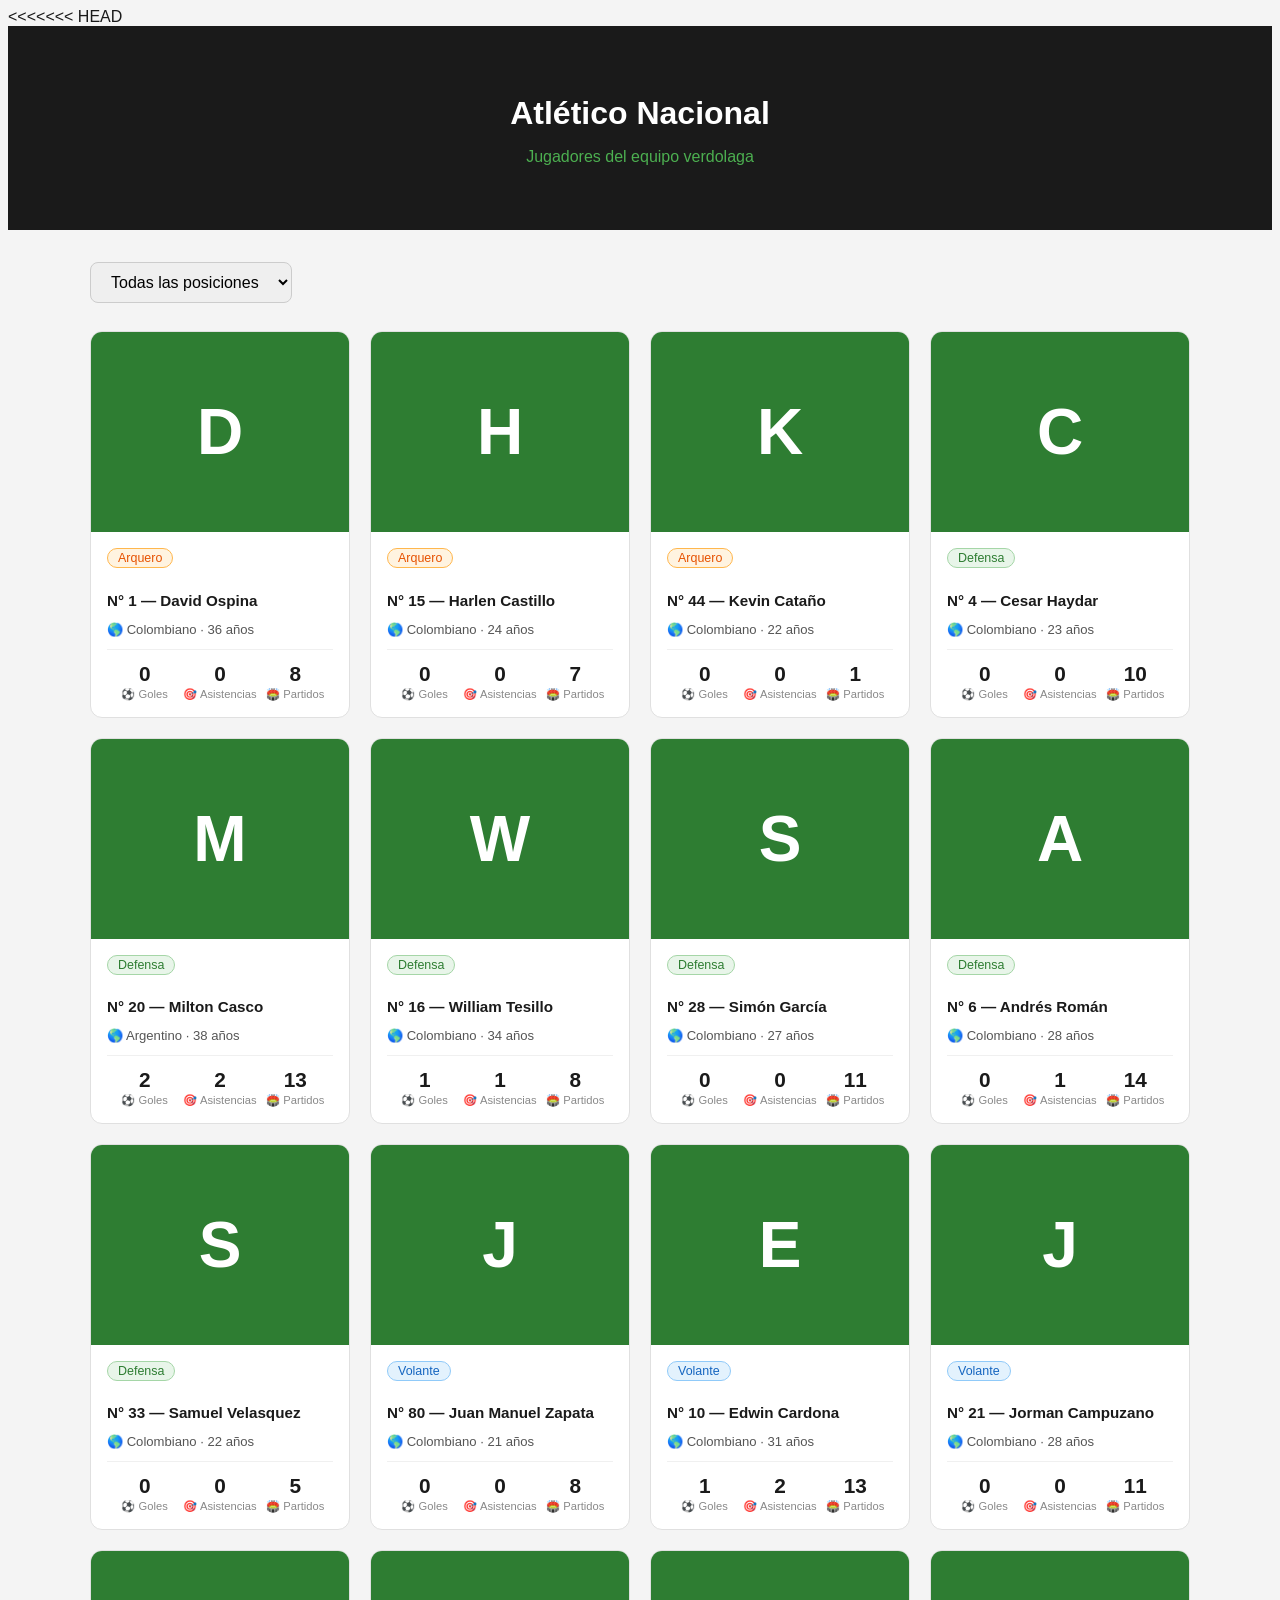
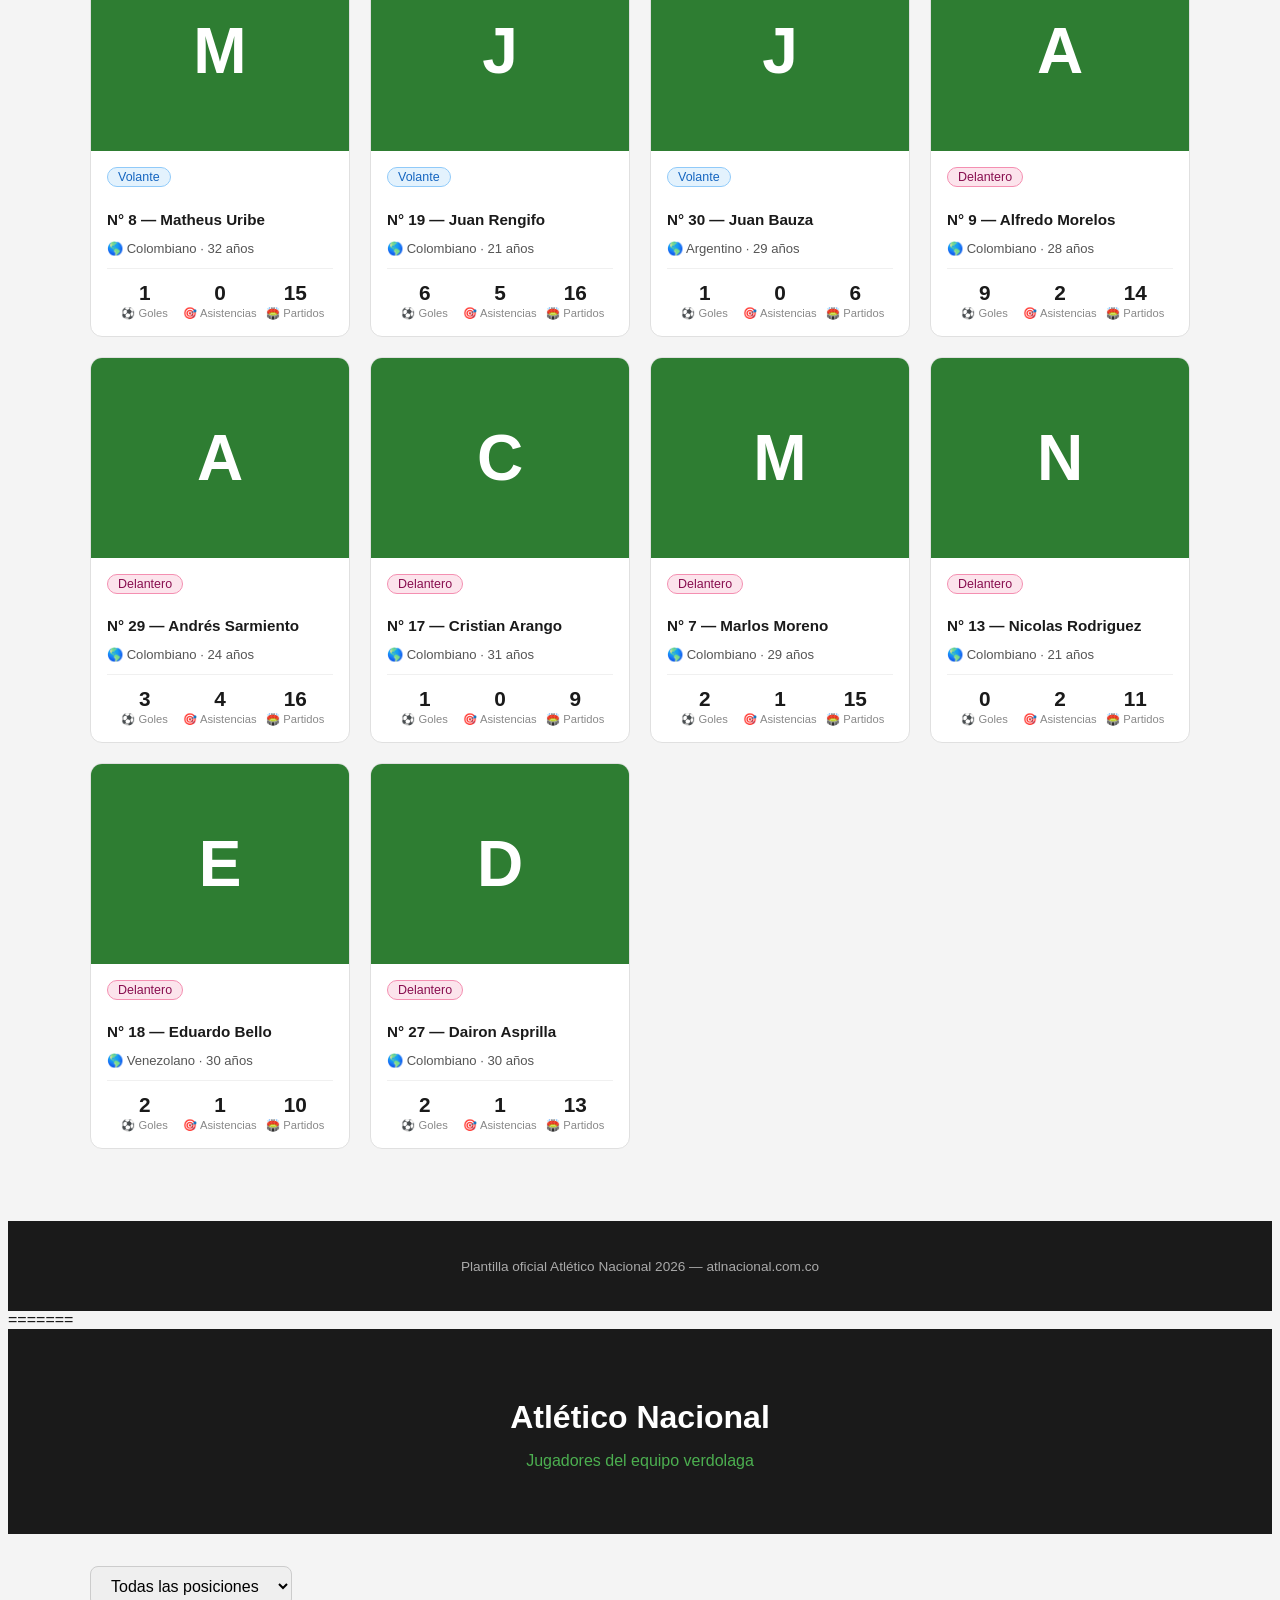
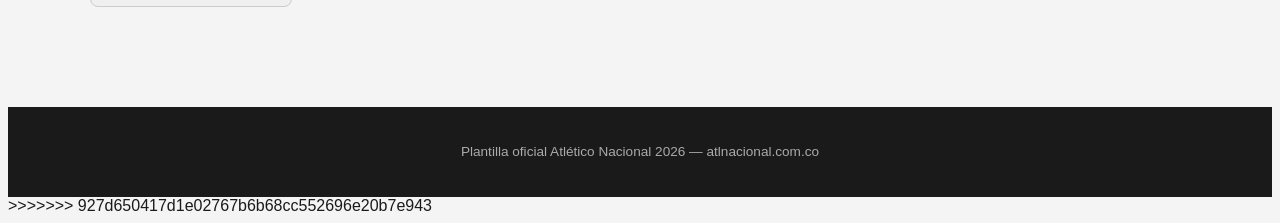
==== nacional/index.html @ 62fbbfb1 "portafolio completo" ====
<<<<<<< HEAD
<!DOCTYPE html>
<html lang="es">
<head>
  <meta charset="UTF-8">
  <meta name="viewport" content="width=device-width, initial-scale=1.0">
  <title>Atlético Nacional - Jugadores</title>
  <link rel="stylesheet" href="styles.css">
</head>
<body>

  <header>
    <h1>Atlético Nacional</h1>
    <p>Jugadores del equipo verdolaga</p>
  </header>

  <main>
    <div class="controles">
      <select id="filtro">
        <option value="">Todas las posiciones</option>
        <option value="Arquero">Arqueros</option>
        <option value="Defensa">Defensas</option>
        <option value="Volante">Volantes</option>
        <option value="Delantero">Delanteros</option>
      </select>
    </div>
    <div id="grid" class="grid"></div>
  </main>

  <footer>
    <p>Plantilla oficial Atlético Nacional 2026 — atlnacional.com.co</p>
  </footer>

  <script src="app.js"></script>
</body>
=======
<!DOCTYPE html>
<html lang="es">
<head>
  <meta charset="UTF-8">
  <meta name="viewport" content="width=device-width, initial-scale=1.0">
  <title>Atlético Nacional - Jugadores</title>
  <link rel="stylesheet" href="styles.css">
</head>
<body>

  <header>
    <h1>Atlético Nacional</h1>
    <p>Jugadores del equipo verdolaga</p>
  </header>

  <main>
    <div class="controles">
      <select id="filtro">
        <option value="">Todas las posiciones</option>
        <option value="Arquero">Arqueros</option>
        <option value="Defensa">Defensas</option>
        <option value="Volante">Volantes</option>
        <option value="Delantero">Delanteros</option>
      </select>
    </div>
    <div id="grid" class="grid"></div>
  </main>

  <footer>
    <p>Plantilla oficial Atlético Nacional 2026 — atlnacional.com.co</p>
  </footer>

  <script src="app.js"></script>
</body>
>>>>>>> 927d650417d1e02767b6b68cc552696e20b7e943
</html>
---- nacional/styles.css ----
<<<<<<< HEAD
* { margin: 0; padding: 0; box-sizing: border-box; }

body {
  font-family: 'Segoe UI', Arial, sans-serif;
  background: #f4f4f4;
  color: #1a1a1a;
}

header {
  background: #1a1a1a;
  color: #fff;
  text-align: center;
  padding: 48px 20px;
}

header h1 { font-size: 2rem; font-weight: 600; margin-bottom: 8px; }
header p { color: #4caf50; font-size: 1rem; }

main { max-width: 1100px; margin: 0 auto; padding: 32px 20px; }

.controles { margin-bottom: 28px; }
.controles select {
  padding: 10px 16px;
  border: 1px solid #ccc;
  border-radius: 8px;
  font-size: 1rem;
  min-width: 200px;
  cursor: pointer;
}
.controles select:focus { outline: none; border-color: #4caf50; }

.grid {
  display: grid;
  grid-template-columns: repeat(auto-fill, minmax(220px, 1fr));
  gap: 20px;
}

.tarjeta {
  background: #fff;
  border-radius: 12px;
  border: 1px solid #e0e0e0;
  overflow: hidden;
  transition: transform 0.2s;
}
.tarjeta:hover { transform: translateY(-4px); }

.tarjeta img {
  width: 100%;
  height: 200px;
  object-fit: cover;
  object-position: top;
  display: block;
}

.sin-foto {
  width: 100%;
  height: 200px;
  background: #2e7d32;
  color: #fff;
  font-size: 4rem;
  font-weight: 600;
  display: flex;
  align-items: center;
  justify-content: center;
}

.tarjeta-info { padding: 16px; }

.posicion {
  display: inline-block;
  border: 1px solid;
  padding: 2px 10px;
  border-radius: 20px;
  font-size: 0.78rem;
  font-weight: 500;
  margin-bottom: 8px;
}

.tarjeta-info h3 {
  font-size: 0.95rem;
  font-weight: 600;
  margin-bottom: 6px;
}

.tarjeta-info p {
  font-size: 0.82rem;
  color: #555;
  margin-bottom: 12px;
}

.stats {
  display: flex;
  justify-content: space-between;
  border-top: 1px solid #f0f0f0;
  padding-top: 12px;
  margin-top: 4px;
}

.stat {
  display: flex;
  flex-direction: column;
  align-items: center;
  gap: 2px;
  flex: 1;
}

.stat-num {
  font-size: 1.3rem;
  font-weight: 600;
  color: #1a1a1a;
}

.stat-label {
  font-size: 0.7rem;
  color: #888;
}

footer {
  background: #1a1a1a;
  color: #aaa;
  text-align: center;
  padding: 24px;
  font-size: 0.85rem;
  margin-top: 40px;
=======
* { margin: 0; padding: 0; box-sizing: border-box; }

body {
  font-family: 'Segoe UI', Arial, sans-serif;
  background: #f4f4f4;
  color: #1a1a1a;
}

header {
  background: #1a1a1a;
  color: #fff;
  text-align: center;
  padding: 48px 20px;
}

header h1 { font-size: 2rem; font-weight: 600; margin-bottom: 8px; }
header p { color: #4caf50; font-size: 1rem; }

main { max-width: 1100px; margin: 0 auto; padding: 32px 20px; }

.controles { margin-bottom: 28px; }
.controles select {
  padding: 10px 16px;
  border: 1px solid #ccc;
  border-radius: 8px;
  font-size: 1rem;
  min-width: 200px;
  cursor: pointer;
}
.controles select:focus { outline: none; border-color: #4caf50; }

.grid {
  display: grid;
  grid-template-columns: repeat(auto-fill, minmax(220px, 1fr));
  gap: 20px;
}

.tarjeta {
  background: #fff;
  border-radius: 12px;
  border: 1px solid #e0e0e0;
  overflow: hidden;
  transition: transform 0.2s;
}
.tarjeta:hover { transform: translateY(-4px); }

.tarjeta img {
  width: 100%;
  height: 200px;
  object-fit: cover;
  object-position: top;
  display: block;
}

.sin-foto {
  width: 100%;
  height: 200px;
  background: #2e7d32;
  color: #fff;
  font-size: 4rem;
  font-weight: 600;
  display: flex;
  align-items: center;
  justify-content: center;
}

.tarjeta-info { padding: 16px; }

.posicion {
  display: inline-block;
  border: 1px solid;
  padding: 2px 10px;
  border-radius: 20px;
  font-size: 0.78rem;
  font-weight: 500;
  margin-bottom: 8px;
}

.tarjeta-info h3 {
  font-size: 0.95rem;
  font-weight: 600;
  margin-bottom: 6px;
}

.tarjeta-info p {
  font-size: 0.82rem;
  color: #555;
  margin-bottom: 12px;
}

.stats {
  display: flex;
  justify-content: space-between;
  border-top: 1px solid #f0f0f0;
  padding-top: 12px;
  margin-top: 4px;
}

.stat {
  display: flex;
  flex-direction: column;
  align-items: center;
  gap: 2px;
  flex: 1;
}

.stat-num {
  font-size: 1.3rem;
  font-weight: 600;
  color: #1a1a1a;
}

.stat-label {
  font-size: 0.7rem;
  color: #888;
}

footer {
  background: #1a1a1a;
  color: #aaa;
  text-align: center;
  padding: 24px;
  font-size: 0.85rem;
  margin-top: 40px;
>>>>>>> 927d650417d1e02767b6b68cc552696e20b7e943
}
---- nacional/styles.css ----
<<<<<<< HEAD
* { margin: 0; padding: 0; box-sizing: border-box; }

body {
  font-family: 'Segoe UI', Arial, sans-serif;
  background: #f4f4f4;
  color: #1a1a1a;
}

header {
  background: #1a1a1a;
  color: #fff;
  text-align: center;
  padding: 48px 20px;
}

header h1 { font-size: 2rem; font-weight: 600; margin-bottom: 8px; }
header p { color: #4caf50; font-size: 1rem; }

main { max-width: 1100px; margin: 0 auto; padding: 32px 20px; }

.controles { margin-bottom: 28px; }
.controles select {
  padding: 10px 16px;
  border: 1px solid #ccc;
  border-radius: 8px;
  font-size: 1rem;
  min-width: 200px;
  cursor: pointer;
}
.controles select:focus { outline: none; border-color: #4caf50; }

.grid {
  display: grid;
  grid-template-columns: repeat(auto-fill, minmax(220px, 1fr));
  gap: 20px;
}

.tarjeta {
  background: #fff;
  border-radius: 12px;
  border: 1px solid #e0e0e0;
  overflow: hidden;
  transition: transform 0.2s;
}
.tarjeta:hover { transform: translateY(-4px); }

.tarjeta img {
  width: 100%;
  height: 200px;
  object-fit: cover;
  object-position: top;
  display: block;
}

.sin-foto {
  width: 100%;
  height: 200px;
  background: #2e7d32;
  color: #fff;
  font-size: 4rem;
  font-weight: 600;
  display: flex;
  align-items: center;
  justify-content: center;
}

.tarjeta-info { padding: 16px; }

.posicion {
  display: inline-block;
  border: 1px solid;
  padding: 2px 10px;
  border-radius: 20px;
  font-size: 0.78rem;
  font-weight: 500;
  margin-bottom: 8px;
}

.tarjeta-info h3 {
  font-size: 0.95rem;
  font-weight: 600;
  margin-bottom: 6px;
}

.tarjeta-info p {
  font-size: 0.82rem;
  color: #555;
  margin-bottom: 12px;
}

.stats {
  display: flex;
  justify-content: space-between;
  border-top: 1px solid #f0f0f0;
  padding-top: 12px;
  margin-top: 4px;
}

.stat {
  display: flex;
  flex-direction: column;
  align-items: center;
  gap: 2px;
  flex: 1;
}

.stat-num {
  font-size: 1.3rem;
  font-weight: 600;
  color: #1a1a1a;
}

.stat-label {
  font-size: 0.7rem;
  color: #888;
}

footer {
  background: #1a1a1a;
  color: #aaa;
  text-align: center;
  padding: 24px;
  font-size: 0.85rem;
  margin-top: 40px;
=======
* { margin: 0; padding: 0; box-sizing: border-box; }

body {
  font-family: 'Segoe UI', Arial, sans-serif;
  background: #f4f4f4;
  color: #1a1a1a;
}

header {
  background: #1a1a1a;
  color: #fff;
  text-align: center;
  padding: 48px 20px;
}

header h1 { font-size: 2rem; font-weight: 600; margin-bottom: 8px; }
header p { color: #4caf50; font-size: 1rem; }

main { max-width: 1100px; margin: 0 auto; padding: 32px 20px; }

.controles { margin-bottom: 28px; }
.controles select {
  padding: 10px 16px;
  border: 1px solid #ccc;
  border-radius: 8px;
  font-size: 1rem;
  min-width: 200px;
  cursor: pointer;
}
.controles select:focus { outline: none; border-color: #4caf50; }

.grid {
  display: grid;
  grid-template-columns: repeat(auto-fill, minmax(220px, 1fr));
  gap: 20px;
}

.tarjeta {
  background: #fff;
  border-radius: 12px;
  border: 1px solid #e0e0e0;
  overflow: hidden;
  transition: transform 0.2s;
}
.tarjeta:hover { transform: translateY(-4px); }

.tarjeta img {
  width: 100%;
  height: 200px;
  object-fit: cover;
  object-position: top;
  display: block;
}

.sin-foto {
  width: 100%;
  height: 200px;
  background: #2e7d32;
  color: #fff;
  font-size: 4rem;
  font-weight: 600;
  display: flex;
  align-items: center;
  justify-content: center;
}

.tarjeta-info { padding: 16px; }

.posicion {
  display: inline-block;
  border: 1px solid;
  padding: 2px 10px;
  border-radius: 20px;
  font-size: 0.78rem;
  font-weight: 500;
  margin-bottom: 8px;
}

.tarjeta-info h3 {
  font-size: 0.95rem;
  font-weight: 600;
  margin-bottom: 6px;
}

.tarjeta-info p {
  font-size: 0.82rem;
  color: #555;
  margin-bottom: 12px;
}

.stats {
  display: flex;
  justify-content: space-between;
  border-top: 1px solid #f0f0f0;
  padding-top: 12px;
  margin-top: 4px;
}

.stat {
  display: flex;
  flex-direction: column;
  align-items: center;
  gap: 2px;
  flex: 1;
}

.stat-num {
  font-size: 1.3rem;
  font-weight: 600;
  color: #1a1a1a;
}

.stat-label {
  font-size: 0.7rem;
  color: #888;
}

footer {
  background: #1a1a1a;
  color: #aaa;
  text-align: center;
  padding: 24px;
  font-size: 0.85rem;
  margin-top: 40px;
>>>>>>> 927d650417d1e02767b6b68cc552696e20b7e943
}
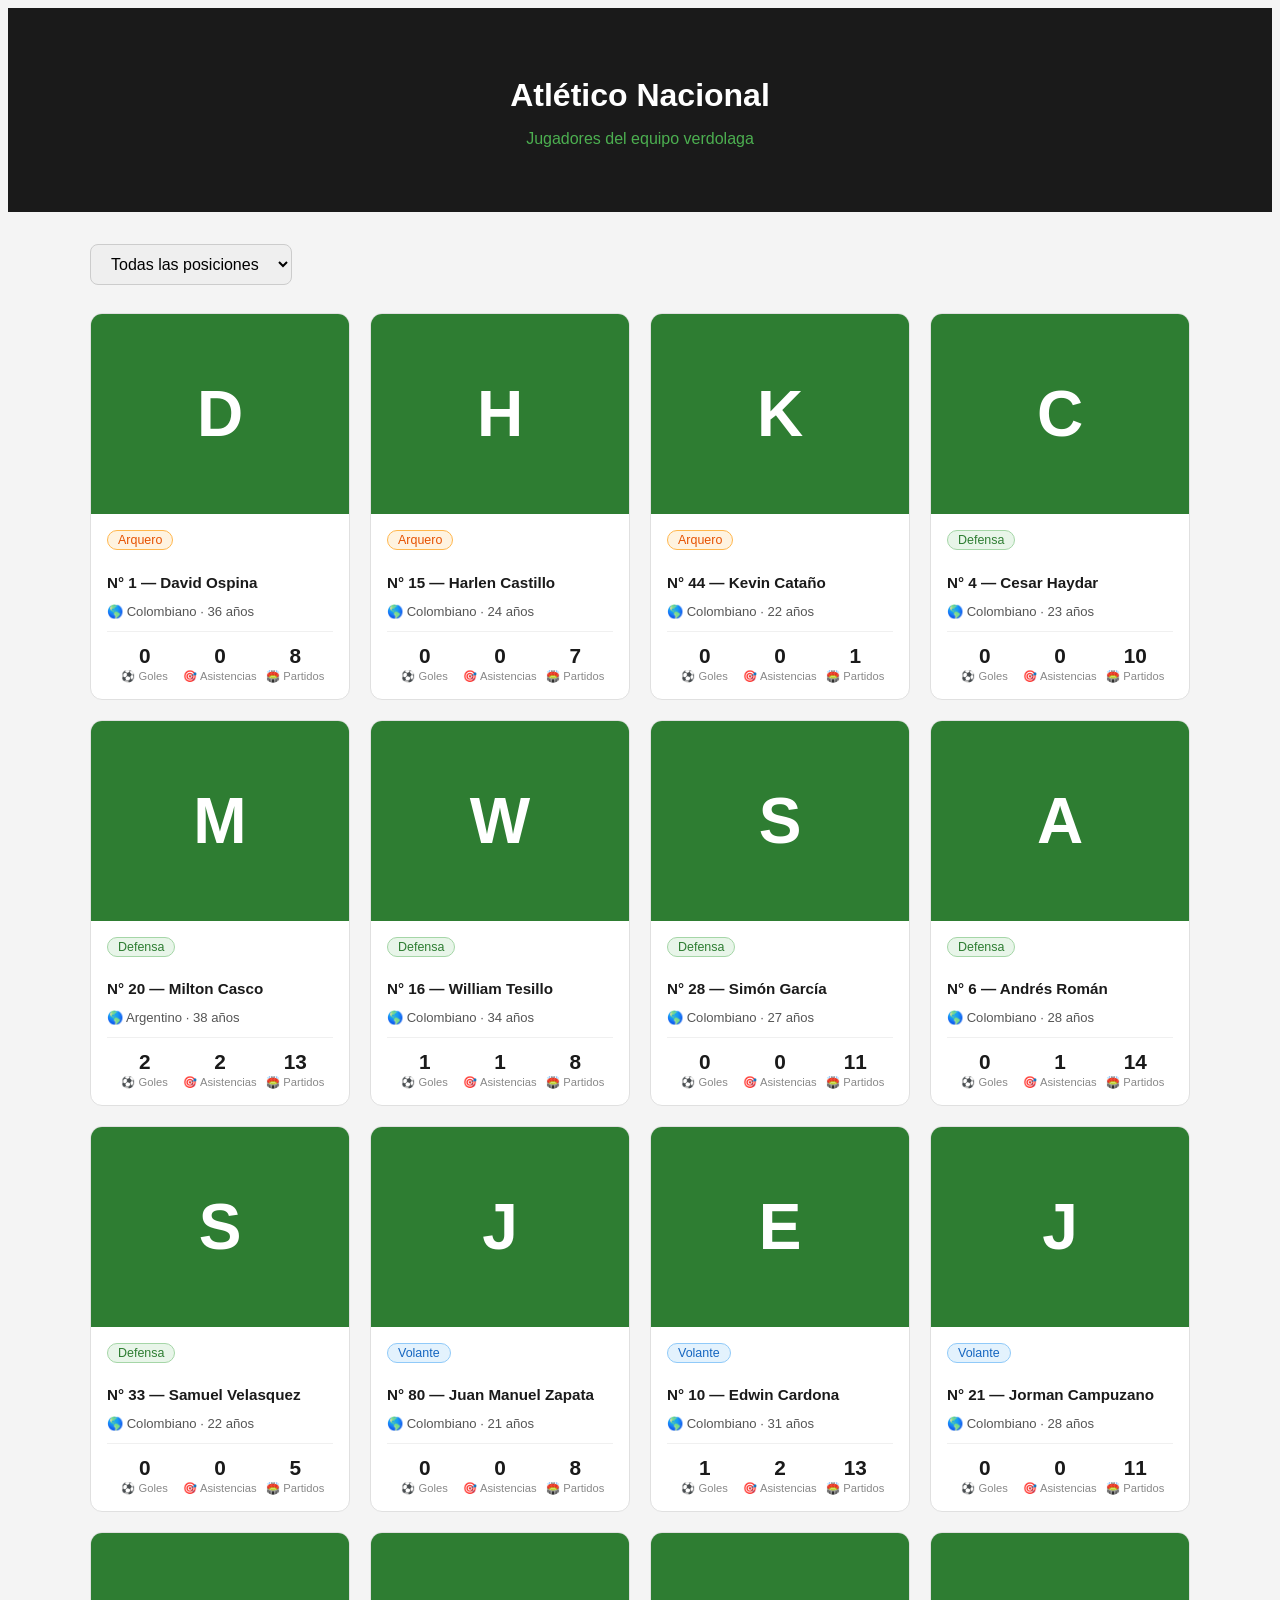
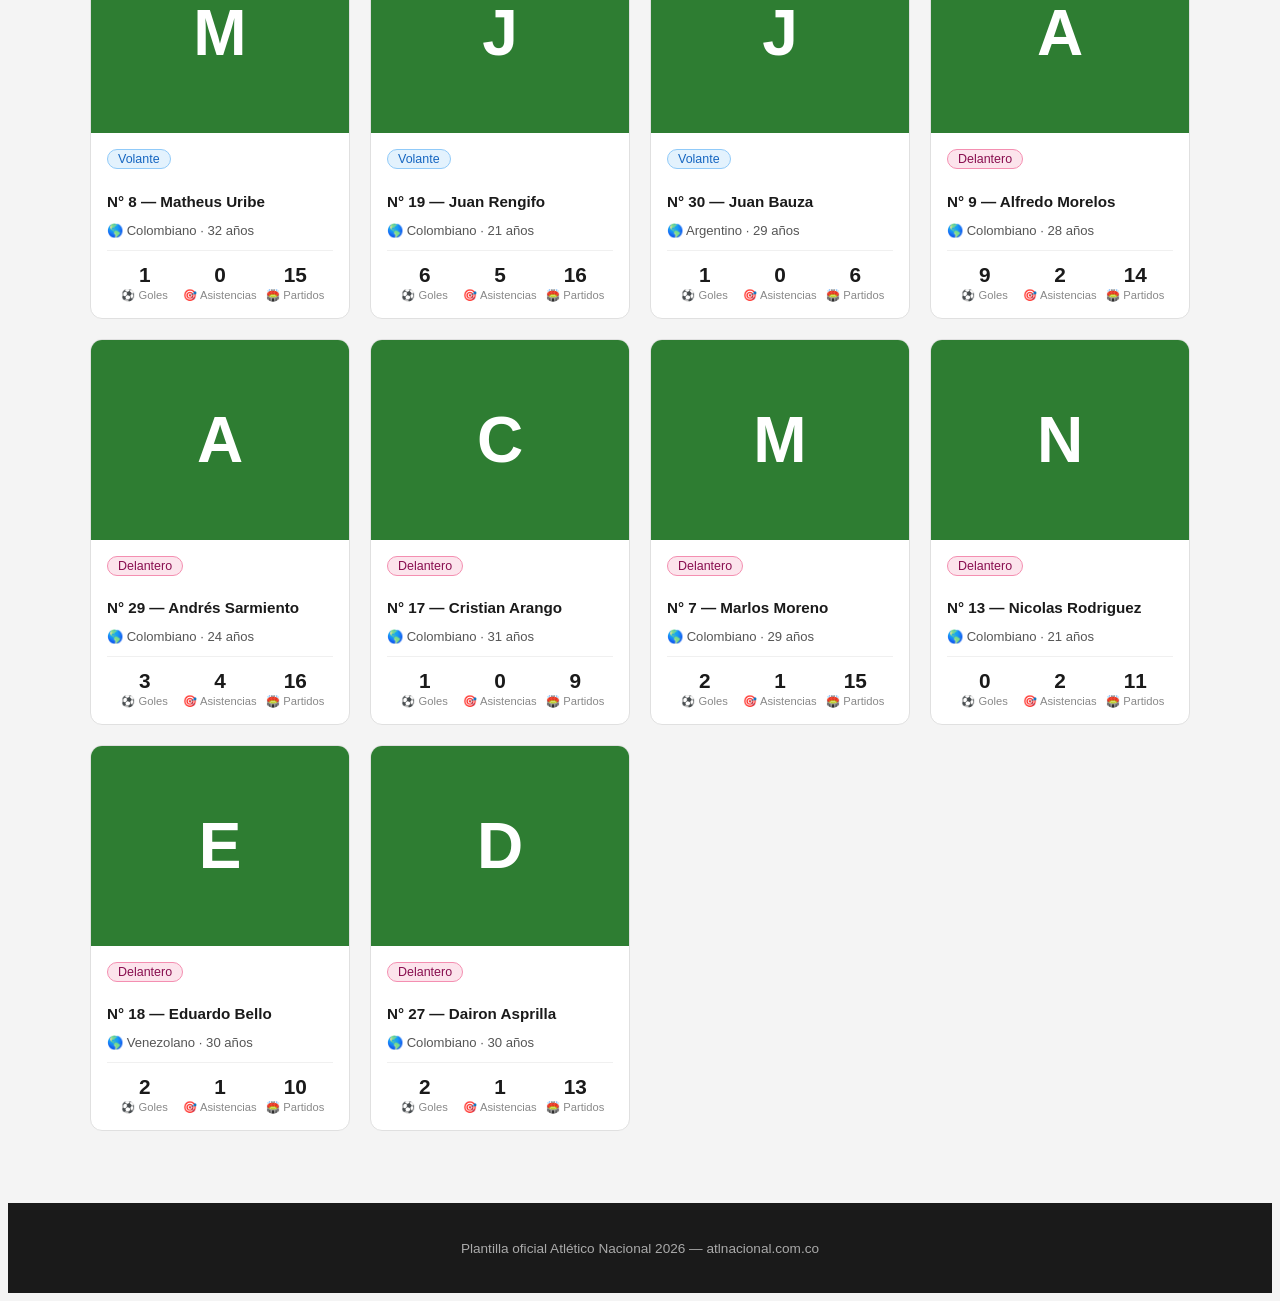
==== commit 61bbb07c: "arreglo conflicto index" ====
--- a/nacional/index.html
+++ b/nacional/index.html
@@ -1,4 +1,3 @@
-<<<<<<< HEAD
 <!DOCTYPE html>
 <html lang="es">
 <head>
@@ -33,40 +32,4 @@
 
   <script src="app.js"></script>
 </body>
-=======
-<!DOCTYPE html>
-<html lang="es">
-<head>
-  <meta charset="UTF-8">
-  <meta name="viewport" content="width=device-width, initial-scale=1.0">
-  <title>Atlético Nacional - Jugadores</title>
-  <link rel="stylesheet" href="styles.css">
-</head>
-<body>
-
-  <header>
-    <h1>Atlético Nacional</h1>
-    <p>Jugadores del equipo verdolaga</p>
-  </header>
-
-  <main>
-    <div class="controles">
-      <select id="filtro">
-        <option value="">Todas las posiciones</option>
-        <option value="Arquero">Arqueros</option>
-        <option value="Defensa">Defensas</option>
-        <option value="Volante">Volantes</option>
-        <option value="Delantero">Delanteros</option>
-      </select>
-    </div>
-    <div id="grid" class="grid"></div>
-  </main>
-
-  <footer>
-    <p>Plantilla oficial Atlético Nacional 2026 — atlnacional.com.co</p>
-  </footer>
-
-  <script src="app.js"></script>
-</body>
->>>>>>> 927d650417d1e02767b6b68cc552696e20b7e943
 </html>
